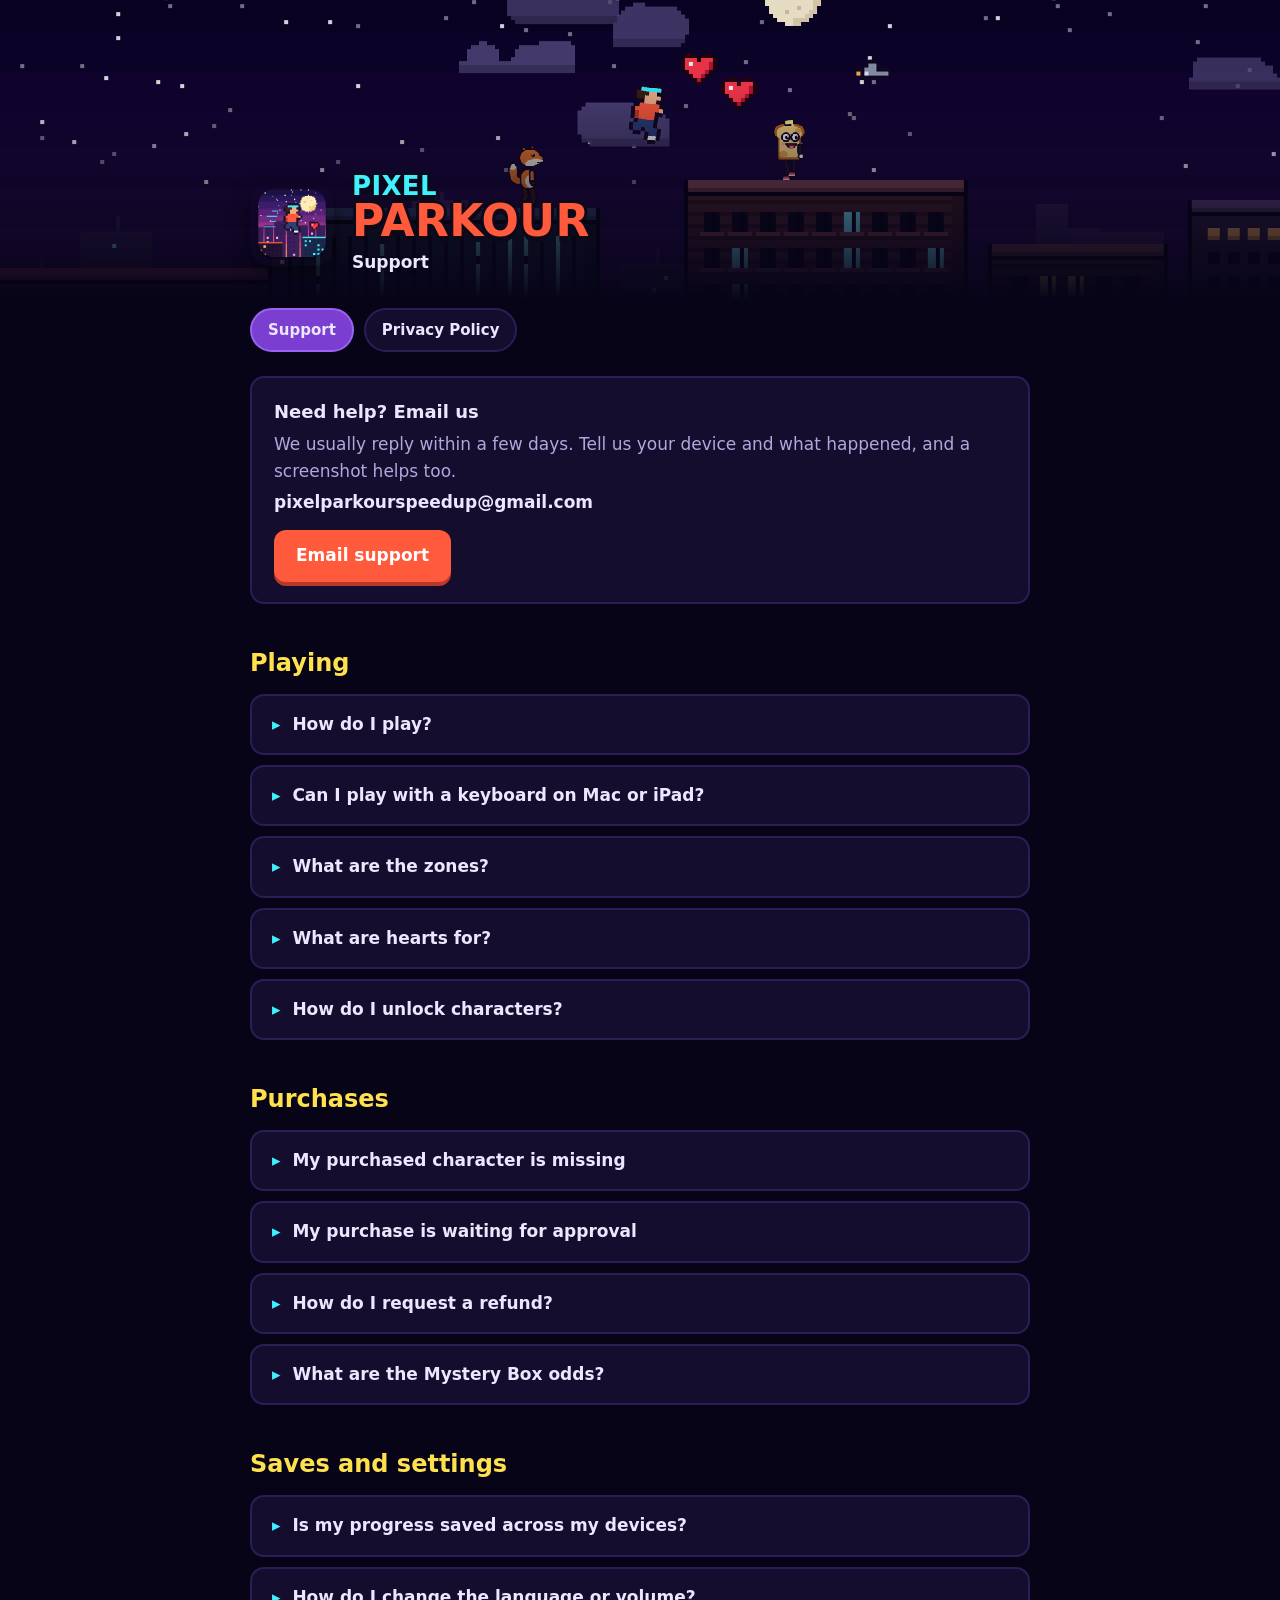
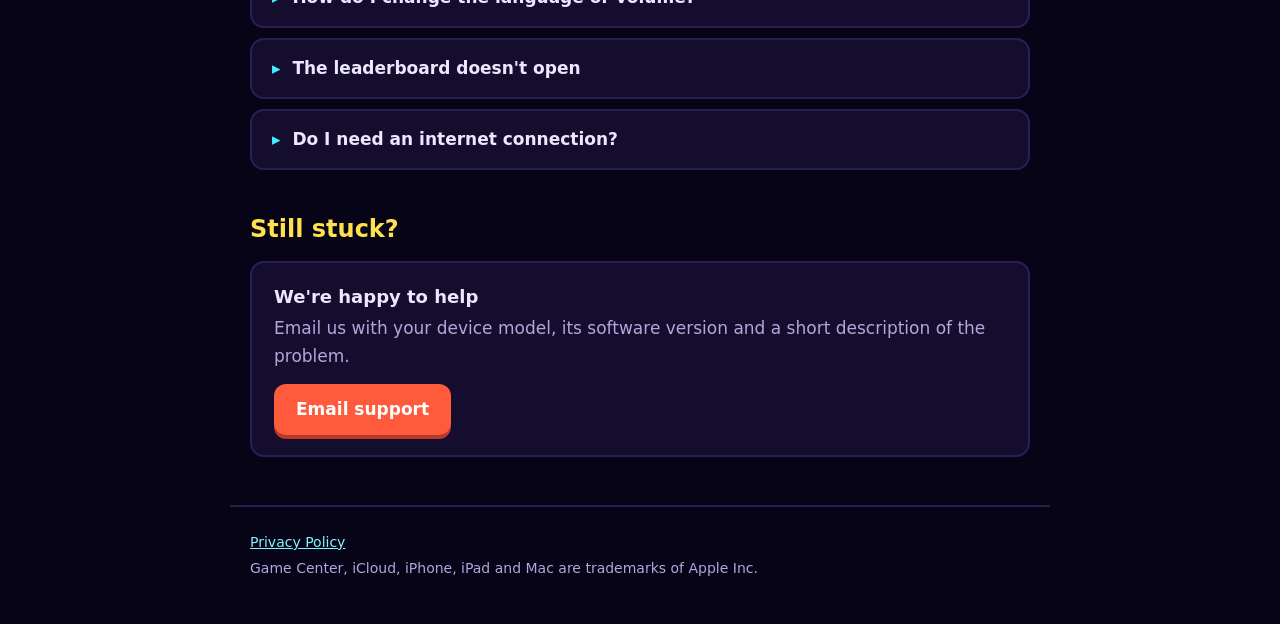
==== index.html @ c6495e0a "Add Pixel Parkour support and privacy policy pages" ====
<!doctype html>
<html lang="en">
<head>
  <meta charset="utf-8">
  <meta name="viewport" content="width=device-width, initial-scale=1">
  <title>Pixel Parkour Support</title>
  <meta name="description" content="Help and contact for Pixel Parkour, the one-tap rooftop runner for iPhone, iPad and Mac.">
  <meta name="color-scheme" content="dark">
  <link rel="icon" type="image/png" href="images/favicon.png">
  <link rel="apple-touch-icon" href="images/icon.png">
  <link rel="stylesheet" href="style.css">
</head>
<body>
  <header class="hero">
    <div class="hero-inner">
      <img src="images/icon.png" alt="" width="84" height="84">
      <div>
        <h1 class="title"><span class="pixel">PIXEL</span><span class="parkour">PARKOUR</span></h1>
        <p class="subtitle">Support</p>
      </div>
    </div>
  </header>

  <main>
    <nav class="tabs" aria-label="Pages">
      <a href="index.html" aria-current="page">Support</a>
      <a href="privacy.html">Privacy Policy</a>
    </nav>

    <section class="card contact" aria-labelledby="contact-title">
      <div>
        <h3 id="contact-title">Need help? Email us</h3>
        <p>We usually reply within a few days. Tell us your device and what happened, and a screenshot helps too.</p>
        <p><strong>pixelparkourspeedup@gmail.com</strong></p>
      </div>
      <a class="button" href="mailto:pixelparkourspeedup@gmail.com?subject=Pixel%20Parkour%20support">Email support</a>
    </section>

    <h2>Playing</h2>
    <details>
      <summary>How do I play?</summary>
      <p>Tap anywhere to jump. Tap again while in the air to jump higher. You can jump up to three times before you land.
        Run from rooftop to rooftop and avoid antennas, power lines, drones, birds, steam, stones and UFO lasers.
        To practise every obstacle, tap <strong>Tutorial</strong> on the title screen.</p>
    </details>
    <details>
      <summary>Can I play with a keyboard on Mac or iPad?</summary>
      <p>Yes. Press <strong>Space</strong> to jump, start a run or retry, and <strong>Escape</strong> to go back or close a page.
        In the Store, the <strong>left and right arrow keys</strong> pick the previous or next character.</p>
    </details>
    <details>
      <summary>What are the zones?</summary>
      <p>The city changes every 500m: Downtown, Construction Site, UFO Invasion and Storm, then it loops.
        Each zone brings its own hazards, and every 500m you get a long, safe rooftop to take a breather.</p>
    </details>
    <details>
      <summary>What are hearts for?</summary>
      <p>When you crash, you can spend hearts to revive and keep your run going. Each revive in the same run costs one
        more heart than the last. Collect hearts on rooftops while you run, or get them in the Store.
        Hearts you buy are saved for later.</p>
    </details>
    <details>
      <summary>How do I unlock characters?</summary>
      <ul>
        <li>Six characters are free from the start.</li>
        <li>Reach <strong>1,000m in a single run</strong> to earn a free unlock, then spend it on any locked character in the Store.</li>
        <li>You can also unlock a character in the Store with an in-app purchase.</li>
      </ul>
      <p>Each unlockable character has a special skill, shown in the Store when you pick them.</p>
    </details>

    <h2>Purchases</h2>
    <details>
      <summary>My purchased character is missing</summary>
      <p>Open <strong>Settings</strong> in the game and tap <strong>Restore Purchases</strong>. Make sure you're signed in with
        the same Apple Account you used to buy it. Characters you buy are linked to your Apple Account, so they come back
        on any of your devices.</p>
    </details>
    <details>
      <summary>My purchase is waiting for approval</summary>
      <p>If Ask to Buy is on for your account, a family organizer needs to approve the purchase. Once it's approved,
        the item is added to the game automatically.</p>
    </details>
    <details>
      <summary>How do I request a refund?</summary>
      <p>Purchases are made through Apple, so refunds are handled by Apple. Visit
        <a href="https://reportaproblem.apple.com" rel="noopener">reportaproblem.apple.com</a>, sign in, and choose the purchase.</p>
    </details>
    <details>
      <summary>What are the Mystery Box odds?</summary>
      <p>The Store shows the odds next to the Mystery Box before you buy it. Every box contains hearts within the range
        shown on its button.</p>
    </details>

    <h2>Saves and settings</h2>
    <details>
      <summary>Is my progress saved across my devices?</summary>
      <p>Yes, when you're signed in to iCloud. Your best score, unused hearts, free unlocks and characters earned at
        1,000m sync across your iPhone, iPad and Mac. Changes usually arrive within a minute or two.</p>
      <p><strong>Important:</strong> if you delete this game's data from iCloud, unused hearts and characters earned at
        1,000m are removed. Characters you bought can always be brought back with Restore Purchases.</p>
    </details>
    <details>
      <summary>How do I change the language or volume?</summary>
      <p>Open <strong>Settings</strong> on the title screen. Drag the Music and Sound sliders to set the volume, or tap
        them to switch sound on or off. Tap <strong>Language</strong> to choose a language, or pick Auto to follow your
        device. The game is available in English, Spanish, French, German, Japanese, Korean and Chinese
        (Simplified and Traditional).</p>
    </details>
    <details>
      <summary>The leaderboard doesn't open</summary>
      <p>The leaderboard uses Game Center. Sign in to Game Center in your device's Settings app, then open the game again.</p>
    </details>
    <details>
      <summary>Do I need an internet connection?</summary>
      <p>No. You can play offline. An internet connection is only needed for the Store, the leaderboard and syncing with iCloud.</p>
    </details>

    <h2>Still stuck?</h2>
    <section class="card contact" aria-label="Contact">
      <div>
        <h3>We're happy to help</h3>
        <p>Email us with your device model, its software version and a short description of the problem.</p>
      </div>
      <a class="button" href="mailto:pixelparkourspeedup@gmail.com?subject=Pixel%20Parkour%20support">Email support</a>
    </section>
  </main>

  <footer>
    <p><a href="privacy.html">Privacy Policy</a></p>
    <p>Game Center, iCloud, iPhone, iPad and Mac are trademarks of Apple Inc.</p>
  </footer>
</body>
</html>
---- style.css ----
:root {
  --night: #070418;
  --panel: #150d2e;
  --panel-edge: #2c1d55;
  --ink: #0e0918;
  --text: #ece6ff;
  --muted: #b3a6dc;
  --cyan: #3ff0ff;
  --coral: #ff5a3c;
  --gold: #ffe14d;
  --link: #7ff5ff;
  --radius: 14px;
  --font: ui-rounded, "SF Pro Rounded", system-ui, -apple-system, "Segoe UI", sans-serif;
}

* { box-sizing: border-box; }

html { -webkit-text-size-adjust: 100%; }

body {
  margin: 0;
  background: var(--night);
  color: var(--text);
  font-family: var(--font);
  font-size: 17px;
  line-height: 1.6;
}

a { color: var(--link); }
a:hover { color: var(--gold); }

.hero {
  position: relative;
  min-height: 300px;
  background: var(--night) url("images/header.png") center / cover no-repeat;
  image-rendering: pixelated;
  display: flex;
  align-items: flex-end;
}

.hero::after {
  content: "";
  position: absolute;
  inset: 0;
  background: linear-gradient(to bottom, rgba(7, 4, 24, 0.1) 30%, var(--night));
}

.hero-inner, main, footer {
  width: 100%;
  max-width: 820px;
  margin: 0 auto;
  padding: 0 20px;
}

.hero-inner {
  position: relative;
  z-index: 1;
  display: flex;
  align-items: center;
  gap: 18px;
  padding-bottom: 24px;
}

.hero-inner img {
  width: 84px;
  height: 84px;
  border-radius: 20px;
  box-shadow: 0 6px 18px rgba(0, 0, 0, 0.5);
  image-rendering: auto;
}

.title {
  margin: 0;
  font-weight: 900;
  line-height: 1;
  letter-spacing: 0.01em;
  text-shadow: 0 3px 0 var(--ink), 3px 0 0 var(--ink), -3px 0 0 var(--ink), 0 -3px 0 var(--ink), 0 6px 0 var(--ink);
}

.title .pixel { display: block; color: var(--cyan); font-size: 26px; }
.title .parkour { display: block; color: var(--coral); font-size: 44px; }

.subtitle { margin: 6px 0 0; color: var(--text); font-weight: 700; text-shadow: 0 2px 4px var(--night); }

nav.tabs {
  display: flex;
  gap: 10px;
  flex-wrap: wrap;
  margin: 8px 0 24px;
}

nav.tabs a {
  padding: 8px 16px;
  border-radius: 999px;
  background: var(--panel);
  border: 2px solid var(--panel-edge);
  color: var(--text);
  text-decoration: none;
  font-weight: 800;
  font-size: 15px;
}

nav.tabs a[aria-current="page"] { background: #7a3fd1; border-color: #9a63f0; }

h2 {
  margin: 40px 0 12px;
  color: var(--gold);
  font-size: 24px;
  font-weight: 900;
}

h3 { margin: 0; font-size: 18px; font-weight: 800; }

.card {
  background: var(--panel);
  border: 2px solid var(--panel-edge);
  border-radius: var(--radius);
  padding: 20px 22px;
  margin: 0 0 14px;
}

.contact {
  display: flex;
  flex-wrap: wrap;
  align-items: center;
  justify-content: space-between;
  gap: 14px;
}

.contact p { margin: 4px 0 0; color: var(--muted); }

.button {
  display: inline-block;
  padding: 12px 22px;
  border-radius: 12px;
  background: var(--coral);
  color: #fff;
  font-weight: 900;
  text-decoration: none;
  box-shadow: 0 4px 0 #b8382a;
  overflow-wrap: anywhere;
}

.button:hover { color: #fff; filter: brightness(1.08); }

details {
  background: var(--panel);
  border: 2px solid var(--panel-edge);
  border-radius: var(--radius);
  margin: 0 0 10px;
  padding: 0 20px;
}

details[open] { border-color: #4a3585; }

summary {
  cursor: pointer;
  padding: 15px 0;
  font-weight: 800;
  list-style: none;
}

summary::-webkit-details-marker { display: none; }
summary::before { content: "▸"; display: inline-block; width: 1.2em; color: var(--cyan); transition: transform 0.15s; }
details[open] summary::before { transform: rotate(90deg); }

details > :not(summary) { margin-top: 0; color: var(--muted); }
details > :last-child { padding-bottom: 16px; margin-bottom: 0; }

ul { padding-left: 1.2em; }
li { margin: 4px 0; }
strong { color: var(--text); }

.muted { color: var(--muted); }

footer {
  margin-top: 48px;
  padding-top: 20px;
  padding-bottom: 40px;
  border-top: 2px solid var(--panel-edge);
  color: var(--muted);
  font-size: 14px;
}

footer p { margin: 4px 0; }

@media (max-width: 520px) {
  body { font-size: 16px; }
  .hero { min-height: 220px; }
  .hero-inner img { width: 64px; height: 64px; border-radius: 15px; }
  .title .pixel { font-size: 20px; }
  .title .parkour { font-size: 34px; }
  .contact .button { width: 100%; text-align: center; }
}
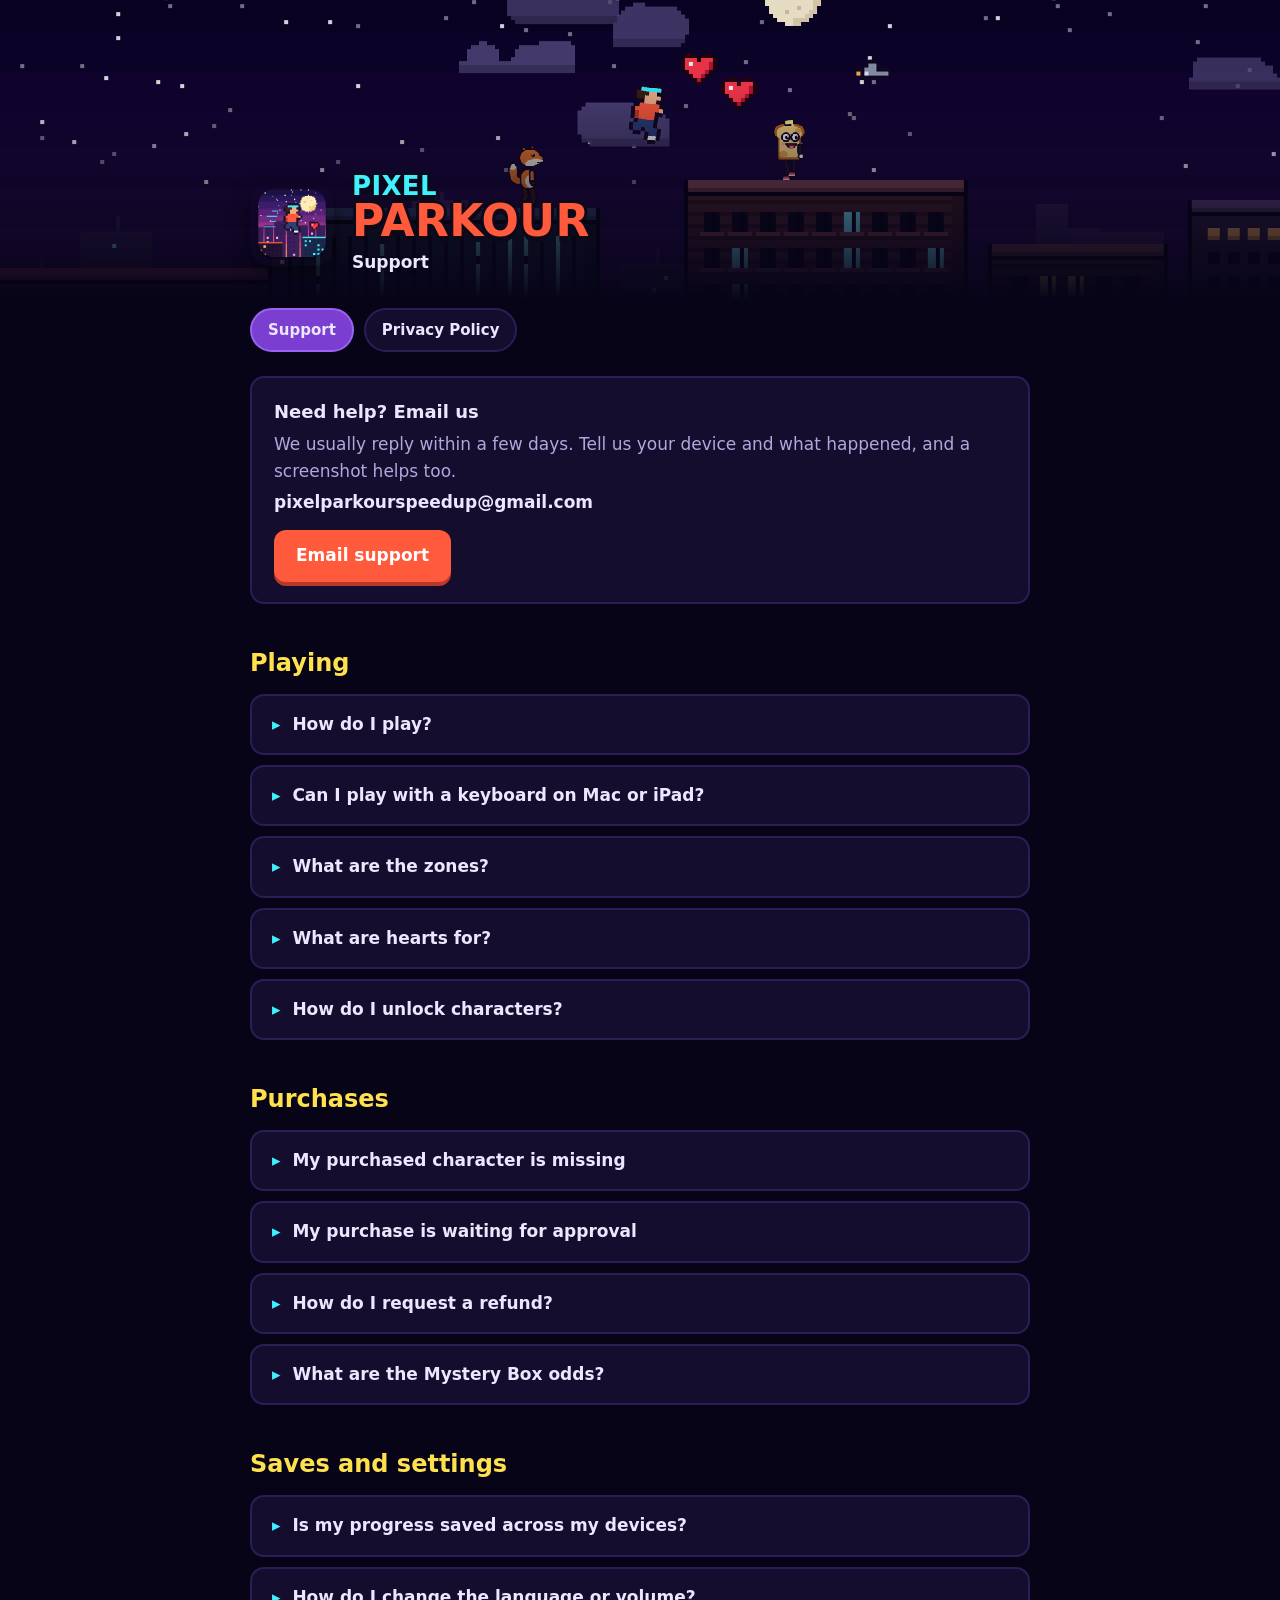
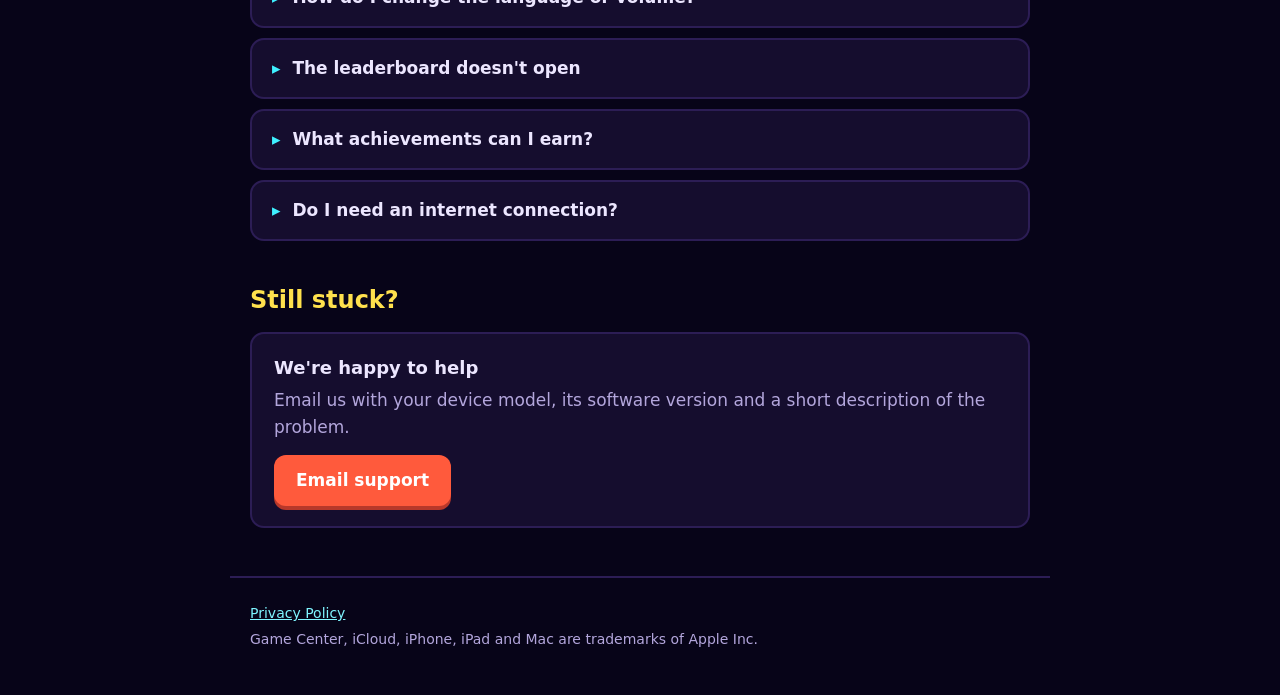
==== commit 8b5f81e5: "Explain growing free-unlock distances and distance achievements" ====
--- a/index.html
+++ b/index.html
@@ -63,7 +63,9 @@
       <summary>How do I unlock characters?</summary>
       <ul>
         <li>Six characters are free from the start.</li>
-        <li>Reach <strong>1,000m in a single run</strong> to earn a free unlock, then spend it on any locked character in the Store.</li>
+        <li>Reach <strong>1,000m in a single run</strong> to earn a free unlock, then spend it on any locked character in the Store.
+          Each free unlock after that needs 500m more: 1,500m for the second, 2,000m for the third, and so on. The Store
+          shows the distance you need next.</li>
         <li>You can also unlock a character in the Store with an in-app purchase.</li>
       </ul>
       <p>Each unlockable character has a special skill, shown in the Store when you pick them.</p>
@@ -95,10 +97,10 @@
     <h2>Saves and settings</h2>
     <details>
       <summary>Is my progress saved across my devices?</summary>
-      <p>Yes, when you're signed in to iCloud. Your best score, unused hearts, free unlocks and characters earned at
-        1,000m sync across your iPhone, iPad and Mac. Changes usually arrive within a minute or two.</p>
-      <p><strong>Important:</strong> if you delete this game's data from iCloud, unused hearts and characters earned at
-        1,000m are removed. Characters you bought can always be brought back with Restore Purchases.</p>
+      <p>Yes, when you're signed in to iCloud. Your best score, unused hearts, free unlocks and characters unlocked for
+        free sync across your iPhone, iPad and Mac. Changes usually arrive within a minute or two.</p>
+      <p><strong>Important:</strong> if you delete this game's data from iCloud, unused hearts and characters unlocked for
+        free are removed. Characters you bought can always be brought back with Restore Purchases.</p>
     </details>
     <details>
       <summary>How do I change the language or volume?</summary>
@@ -110,6 +112,12 @@
     <details>
       <summary>The leaderboard doesn't open</summary>
       <p>The leaderboard uses Game Center. Sign in to Game Center in your device's Settings app, then open the game again.</p>
+    </details>
+    <details>
+      <summary>What achievements can I earn?</summary>
+      <p>Game Center achievements mark your longest runs: 100m, 500m, then every 1,000m up to 10,000m in a single run.
+        Sign in to Game Center to earn them. Distances you reached before signing in are added the next time you
+        open the game while signed in.</p>
     </details>
     <details>
       <summary>Do I need an internet connection?</summary>
